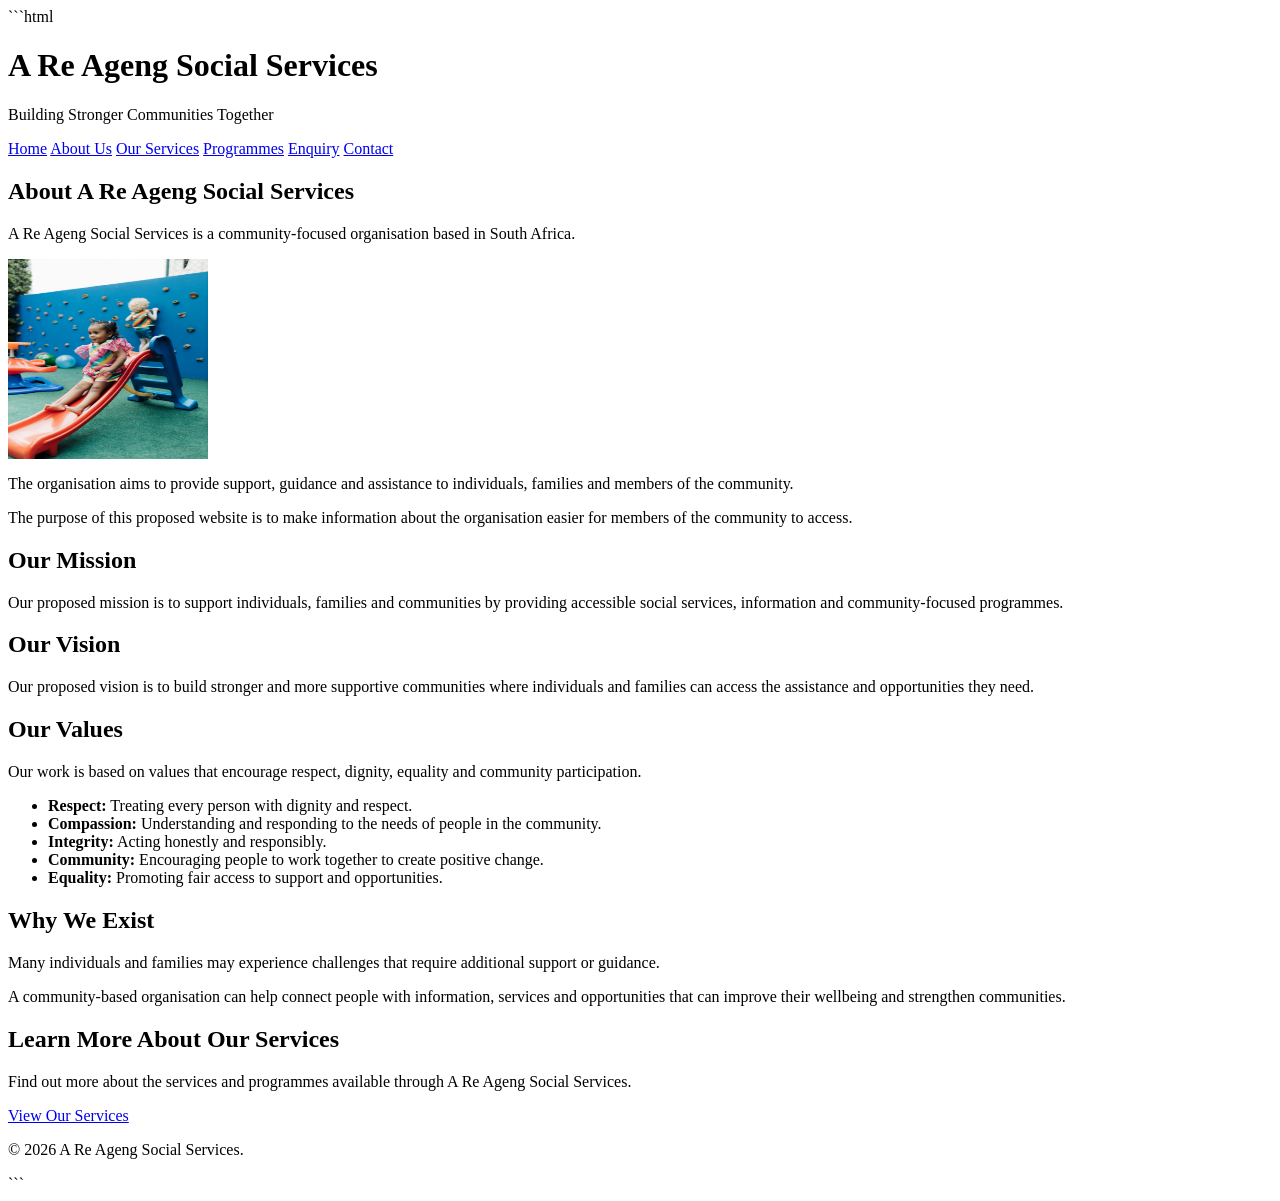
==== about.html @ 1daea648 "Initial commit" ====
```html
<!DOCTYPE html>
<html lang="en">

<head>

    <!-- Character encoding -->
    <meta charset="UTF-8">

    <!-- Responsive design -->
    <meta name="viewport" content="width=device-width, initial-scale=1.0">

    <!-- Page description -->
    <meta name="description"
        content="Learn more about A Re Ageng Social Services, our mission, vision and values.">

    <title>A Re Ageng Social Services | About Us</title>

   

</head>


<body>


    <!-- =====================================================
         HEADER
         ===================================================== -->

    <header>

        <h1>A Re Ageng Social Services</h1>

        <p>Building Stronger Communities Together</p>


        <!-- Navigation Menu -->

        <nav>

            <a href="index.html">Home</a>

            <a href="about.html">About Us</a>

            <a href="services.html">Our Services</a>

            <a href="programmes.html">Programmes</a>

            <a href="enquiry.html">Enquiry</a>

            <a href="contact.html">Contact</a>

        </nav>

    </header>



    <!-- =====================================================
         MAIN CONTENT
         ===================================================== -->

    <main>


        <!-- =================================================
             ABOUT US
             ================================================= -->

        <section>

            <h2>About A Re Ageng Social Services</h2>

            <p>
                A Re Ageng Social Services is a community-focused
                organisation based in South Africa.
            </p>

              <img src="images/about.jpg"
                   alt="Community support"
                   width="200"
                   height="200">

            <p>
                The organisation aims to provide support, guidance
                and assistance to individuals, families and members
                of the community.
            </p>

            <p>
                The purpose of this proposed website is to make
                information about the organisation easier for
                members of the community to access.
            </p>

        </section>



        <!-- =================================================
             OUR MISSION
             ================================================= -->

        <section>

            <h2>Our Mission</h2>

            <p>
                Our proposed mission is to support individuals,
                families and communities by providing accessible
                social services, information and community-focused
                programmes.
            </p>

        </section>



        <!-- =================================================
             OUR VISION
             ================================================= -->

        <section>

            <h2>Our Vision</h2>

            <p>
                Our proposed vision is to build stronger and more
                supportive communities where individuals and
                families can access the assistance and opportunities
                they need.
            </p>

        </section>



        <!-- =================================================
             OUR VALUES
             ================================================= -->

        <section>

            <h2>Our Values</h2>

            <p>
                Our work is based on values that encourage respect,
                dignity, equality and community participation.
            </p>


            <ul>

                <li>
                    <strong>Respect:</strong>
                    Treating every person with dignity and respect.
                </li>

                <li>
                    <strong>Compassion:</strong>
                    Understanding and responding to the needs of
                    people in the community.
                </li>

                <li>
                    <strong>Integrity:</strong>
                    Acting honestly and responsibly.
                </li>

                <li>
                    <strong>Community:</strong>
                    Encouraging people to work together to create
                    positive change.
                </li>

                <li>
                    <strong>Equality:</strong>
                    Promoting fair access to support and opportunities.
                </li>

            </ul>

        </section>



        <!-- =================================================
             WHY WE EXIST
             ================================================= -->

        <section>

            <h2>Why We Exist</h2>

            <p>
                Many individuals and families may experience
                challenges that require additional support or
                guidance.
            </p>

            <p>
                A community-based organisation can help connect
                people with information, services and opportunities
                that can improve their wellbeing and strengthen
                communities.
            </p>

        </section>



        <!-- =================================================
             CALL TO ACTION
             ================================================= -->

        <section>

            <h2>Learn More About Our Services</h2>

            <p>
                Find out more about the services and programmes
                available through A Re Ageng Social Services.
            </p>

            <a href="services.html">
                View Our Services
            </a>

        </section>


    </main>



    <!-- =====================================================
         FOOTER
         ===================================================== -->

    <footer>

        <p>
            &copy; 2026 A Re Ageng Social Services.
        
        </p>

        <p>
            
        </p>

    </footer>


</body>

</html>
```
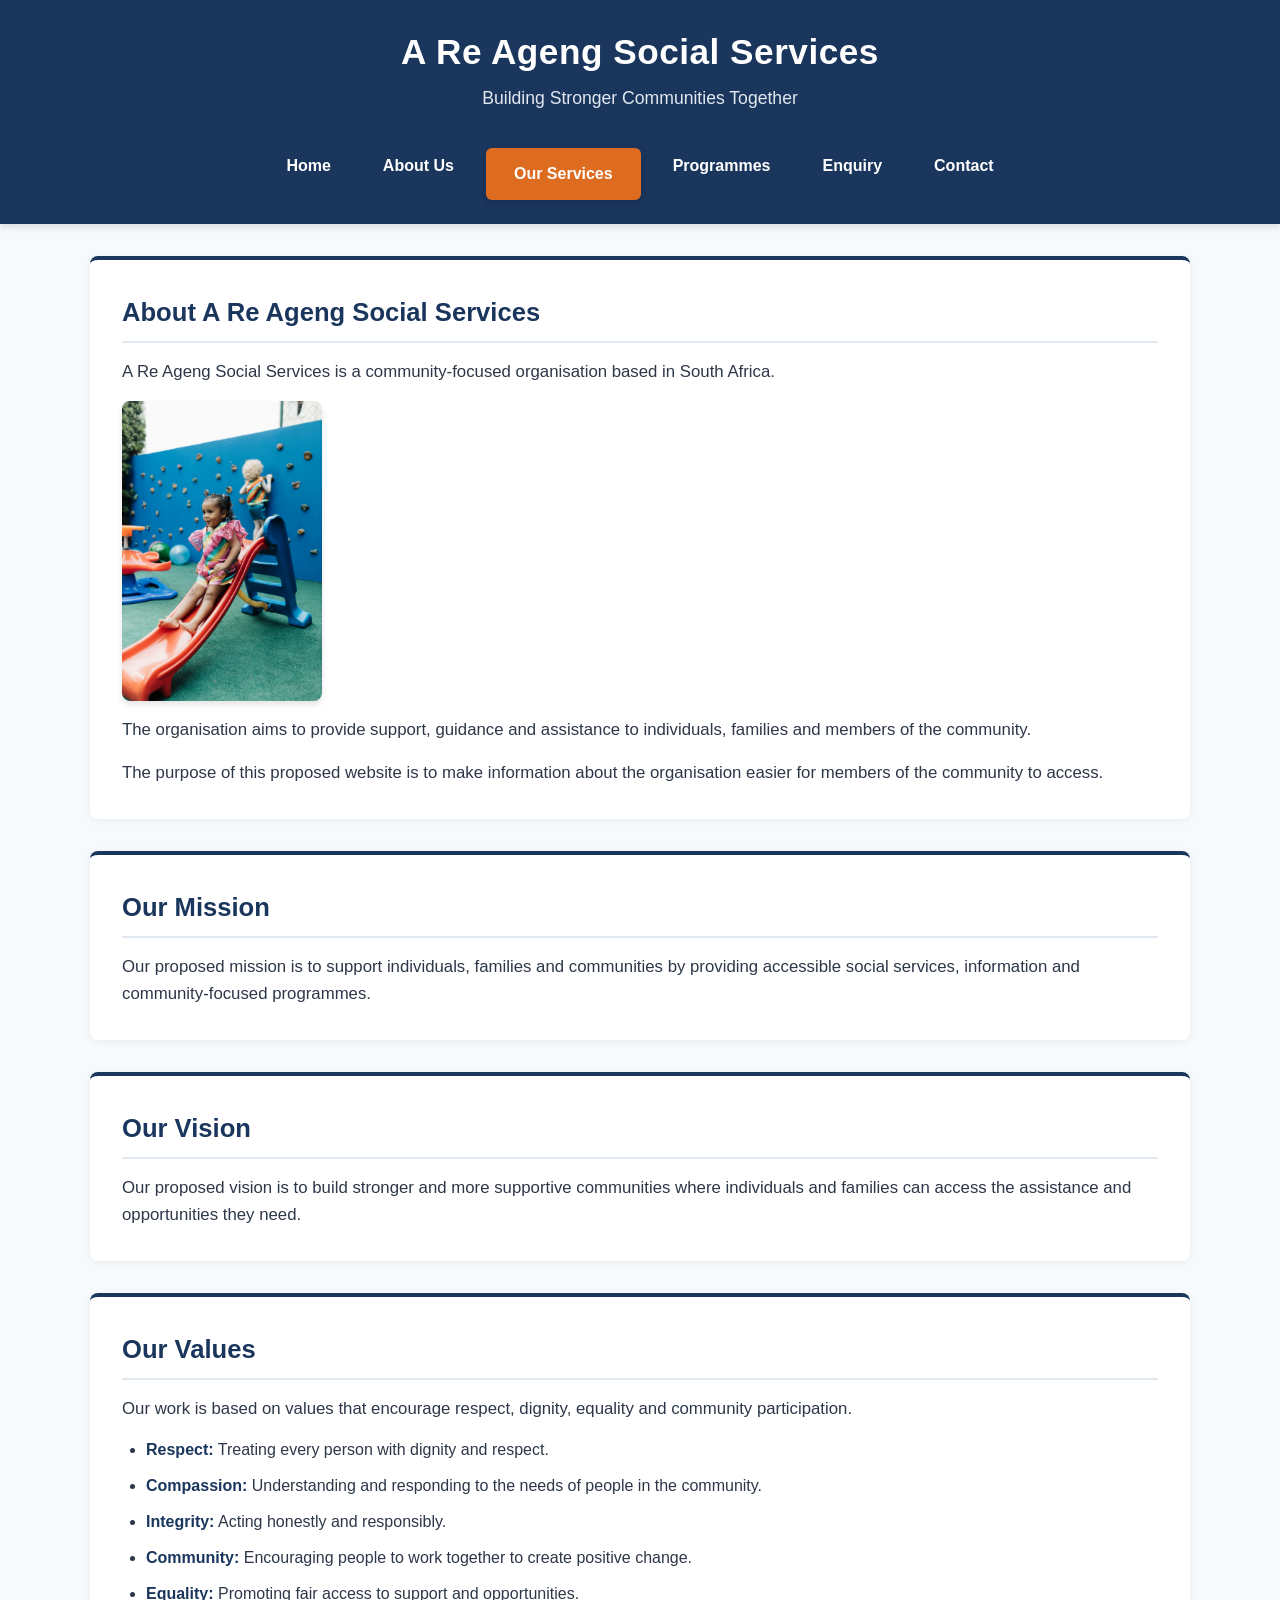
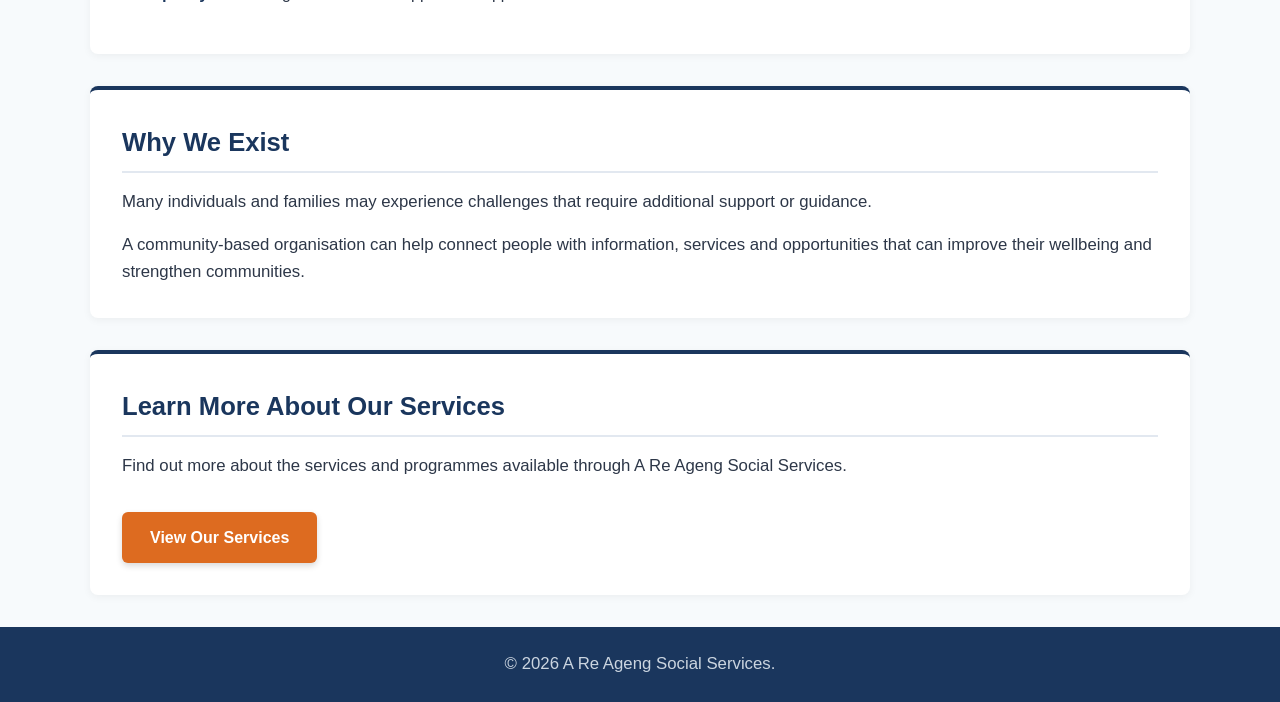
==== commit 2d31b2b6: "updated readme html" ====
--- a/about.html
+++ b/about.html
@@ -1,4 +1,3 @@
-```html
 <!DOCTYPE html>
 <html lang="en">
 
@@ -14,9 +13,11 @@
     <meta name="description"
         content="Learn more about A Re Ageng Social Services, our mission, vision and values.">
 
+    <!-- Page title -->
     <title>A Re Ageng Social Services | About Us</title>
 
-   
+    <!-- External CSS -->
+    <link rel="stylesheet" href="css/style.css">
 
 </head>
 
@@ -35,7 +36,9 @@
         <p>Building Stronger Communities Together</p>
 
 
-        <!-- Navigation Menu -->
+        <!-- =================================================
+             NAVIGATION MENU
+             ================================================= -->
 
         <nav>
 
@@ -77,10 +80,14 @@
                 organisation based in South Africa.
             </p>
 
-              <img src="images/about.jpg"
-                   alt="Community support"
-                   width="200"
-                   height="200">
+
+            <!-- About Us Image -->
+
+            <img src="images/about.jpg"
+                 alt="Community support"
+                 width="200"
+                 height="200">
+
 
             <p>
                 The organisation aims to provide support, guidance
@@ -242,17 +249,11 @@
 
         <p>
             &copy; 2026 A Re Ageng Social Services.
-        
         </p>
 
-        <p>
-            
-        </p>
-
     </footer>
 
 
 </body>
 
-</html>
-```
+</html>
--- a/css/style.css
+++ b/css/style.css
@@ -0,0 +1,280 @@
+/* ==========================================================================
+   A RE AGENG SOCIAL SERVICES - MAIN STYLESHEET (style.css)
+   Module: WEDE5020 - Part 2: Visual & Responsive Design
+   ========================================================================== */
+
+/* --------------------------------------------------------------------------
+   1. CSS RESET & VARIABLES (Base Setup)
+   -------------------------------------------------------------------------- */
+* {
+    margin: 0;
+    padding: 0;
+    box-sizing: border-box;
+}
+
+:root {
+    /* Color Palette - Deep Blue, Soft Neutrals, Warm Amber Accent */
+    --primary-color: #1a365d;    /* Deep Trustworthy Blue */
+    --primary-light: #2b6cb0;    /* Interactive Hover Blue */
+    --accent-color: #dd6b20;     /* Warm Hope/Resilience Amber */
+    --accent-hover: #c05621;     /* Darker Accent state */
+    --bg-light: #f7fafc;         /* Soft Comforting Background Neutral */
+    --card-bg: #ffffff;          /* White Card Container */
+    --text-dark: #2d3748;        /* Readable Charcoal Body Text */
+    --text-muted: #718096;       /* Subtitle Gray Text */
+    --border-color: #e2e8f0;     /* Light Divider Border */
+
+    /* Typography Scale */
+    --font-heading: 'Segoe UI', Tahoma, Geneva, Verdana, sans-serif;
+    --font-body: 'Segoe UI', Tahoma, Geneva, Verdana, sans-serif;
+}
+
+/* Base Body Styling */
+html {
+    font-size: 100%; /* 16px default base */
+    scroll-behavior: smooth;
+}
+
+body {
+    font-family: var(--font-body);
+    font-size: 1rem;
+    line-height: 1.6;
+    color: var(--text-dark);
+    background-color: var(--bg-light);
+    display: flex;
+    flex-direction: column;
+    min-height: 100vh;
+}
+
+/* --------------------------------------------------------------------------
+   2. HEADER & NAVIGATION STYLING (Flexbox Layout)
+   -------------------------------------------------------------------------- */
+header {
+    background-color: var(--primary-color);
+    color: #ffffff;
+    padding: 1.5rem 2rem;
+    text-align: center;
+    box-shadow: 0 4px 6px rgba(0, 0, 0, 0.1);
+}
+
+header h1 {
+    font-family: var(--font-heading);
+    font-size: 2.2rem;
+    font-weight: 700;
+    margin-bottom: 0.25rem;
+    letter-spacing: 0.5px;
+}
+
+header p {
+    font-size: 1.1rem;
+    color: #e2e8f0;
+    margin-bottom: 1.25rem;
+}
+
+/* Navigation Links Bar */
+nav {
+    display: flex;
+    justify-content: center;
+    align-items: center;
+    flex-wrap: wrap;
+    gap: 0.75rem;
+    margin-top: 1rem;
+}
+
+nav a {
+    color: #ffffff;
+    text-decoration: none;
+    font-weight: 600;
+    padding: 0.5rem 1.25rem;
+    border-radius: 6px;
+    transition: background-color 0.3s ease, color 0.3s ease;
+}
+
+/* Navigation Interactive States */
+nav a:hover,
+nav a:focus {
+    background-color: var(--primary-light);
+    color: #ffffff;
+    outline: 2px solid var(--accent-color);
+}
+
+nav a:active {
+    background-color: var(--accent-color);
+}
+
+/* --------------------------------------------------------------------------
+   3. MAIN CONTENT CONTAINER & SECTIONS (Grid & Flex Layout)
+   -------------------------------------------------------------------------- */
+main {
+    flex: 1;
+    max-width: 1100px;
+    width: 90%;
+    margin: 2rem auto;
+    display: flex;
+    flex-direction: column;
+    gap: 2rem;
+}
+
+/* Cards / Section Styling */
+section {
+    background-color: var(--card-bg);
+    padding: 2rem;
+    border-radius: 8px;
+    box-shadow: 0 2px 8px rgba(0, 0, 0, 0.05);
+    border-top: 4px solid var(--primary-color);
+}
+
+/* Typography Hierarchy */
+h2 {
+    font-family: var(--font-heading);
+    font-size: 1.6rem;
+    color: var(--primary-color);
+    margin-bottom: 1rem;
+    border-bottom: 2px solid var(--border-color);
+    padding-bottom: 0.5rem;
+}
+
+p {
+    margin-bottom: 1rem;
+    font-size: 1.05rem;
+}
+
+p:last-child {
+    margin-bottom: 0;
+}
+
+/* --------------------------------------------------------------------------
+   4. MEDIA & IMAGE RESPONSIVENESS
+   -------------------------------------------------------------------------- */
+section img {
+    max-width: 100%;
+    height: auto;
+    border-radius: 8px;
+    margin: 1rem 0;
+    box-shadow: 0 4px 6px rgba(0, 0, 0, 0.1);
+    display: block;
+}
+
+/* --------------------------------------------------------------------------
+   5. LISTS STYLING (Values / Features)
+   -------------------------------------------------------------------------- */
+ul, ol {
+    padding-left: 1.5rem;
+    margin-bottom: 1rem;
+}
+
+li {
+    margin-bottom: 0.75rem;
+    line-height: 1.5;
+}
+
+li strong {
+    color: var(--primary-color);
+}
+
+/* --------------------------------------------------------------------------
+   6. BUTTONS & CALL TO ACTION (CTA)
+   -------------------------------------------------------------------------- */
+a[href="services.html"], 
+.cta-button {
+    display: inline-block;
+    background-color: var(--accent-color);
+    color: #ffffff;
+    text-decoration: none;
+    font-weight: 700;
+    padding: 0.8rem 1.75rem;
+    border-radius: 6px;
+    margin-top: 1rem;
+    transition: background-color 0.3s ease, transform 0.2s ease;
+    box-shadow: 0 3px 6px rgba(0, 0, 0, 0.15);
+}
+
+a[href="services.html"]:hover,
+a[href="services.html"]:focus {
+    background-color: var(--accent-hover);
+    transform: translateY(-2px);
+}
+
+a[href="services.html"]:active {
+    transform: translateY(0);
+}
+
+/* --------------------------------------------------------------------------
+   7. FOOTER STYLING
+   -------------------------------------------------------------------------- */
+footer {
+    background-color: var(--primary-color);
+    color: #ffffff;
+    text-align: center;
+    padding: 1.5rem 1rem;
+    margin-top: auto;
+    font-size: 0.95rem;
+}
+
+footer p {
+    color: #cbd5e0;
+}
+
+/* --------------------------------------------------------------------------
+   8. RESPONSIVE DESIGN (Media Queries)
+   -------------------------------------------------------------------------- */
+
+/* Tablet Viewports (768px and below) */
+@media screen and (max-width: 768px) {
+    header h1 {
+        font-size: 1.8rem;
+    }
+
+    header p {
+        font-size: 1rem;
+    }
+
+    nav {
+        gap: 0.5rem;
+    }
+
+    nav a {
+        padding: 0.4rem 0.8rem;
+        font-size: 0.95rem;
+    }
+
+    section {
+        padding: 1.5rem;
+    }
+
+    h2 {
+        font-size: 1.4rem;
+    }
+}
+
+/* Mobile Viewports (480px and below) */
+@media screen and (max-width: 480px) {
+    header {
+        padding: 1rem;
+    }
+
+    header h1 {
+        font-size: 1.5rem;
+    }
+
+    /* Vertical stack navigation menu for smaller devices */
+    nav {
+        flex-direction: column;
+        width: 100%;
+    }
+
+    nav a {
+        width: 100%;
+        text-align: center;
+        background-color: rgba(255, 255, 255, 0.1);
+    }
+
+    main {
+        width: 95%;
+        margin: 1rem auto;
+    }
+
+    section {
+        padding: 1.2rem;
+    }
+}
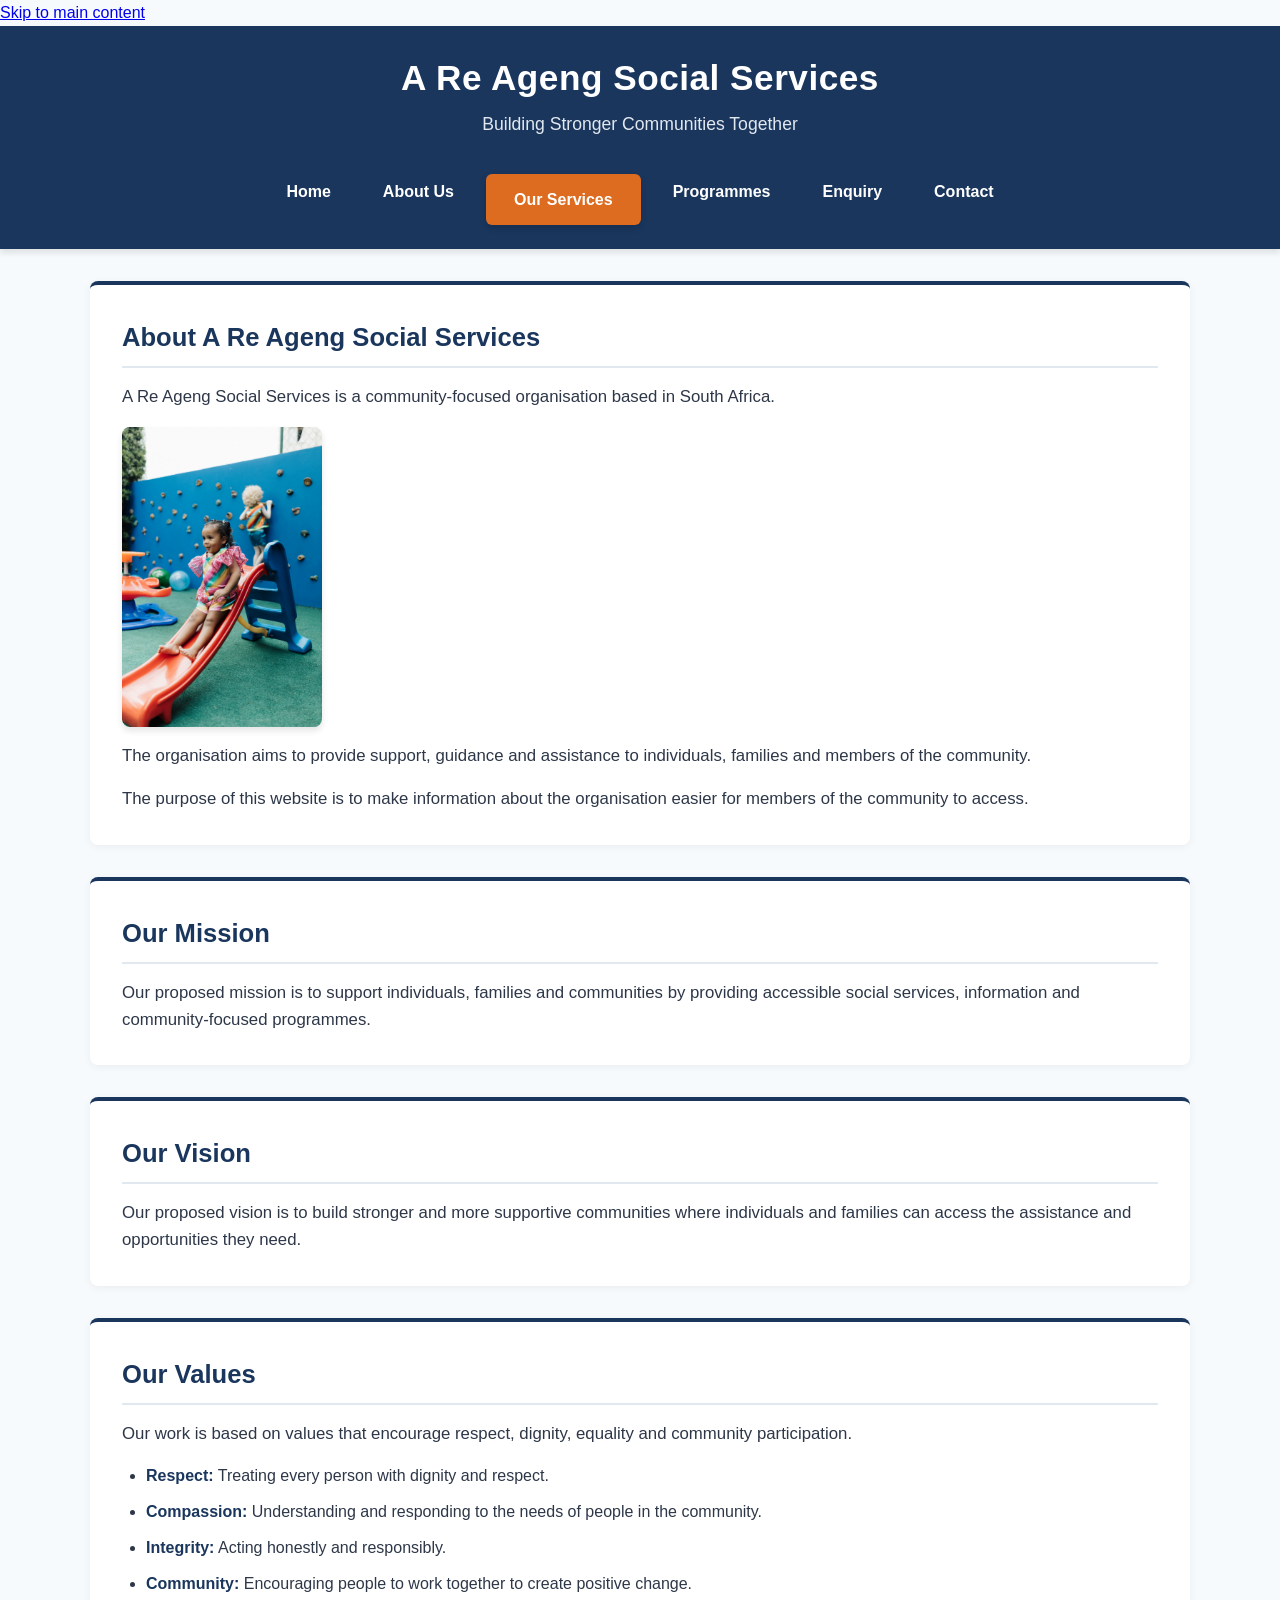
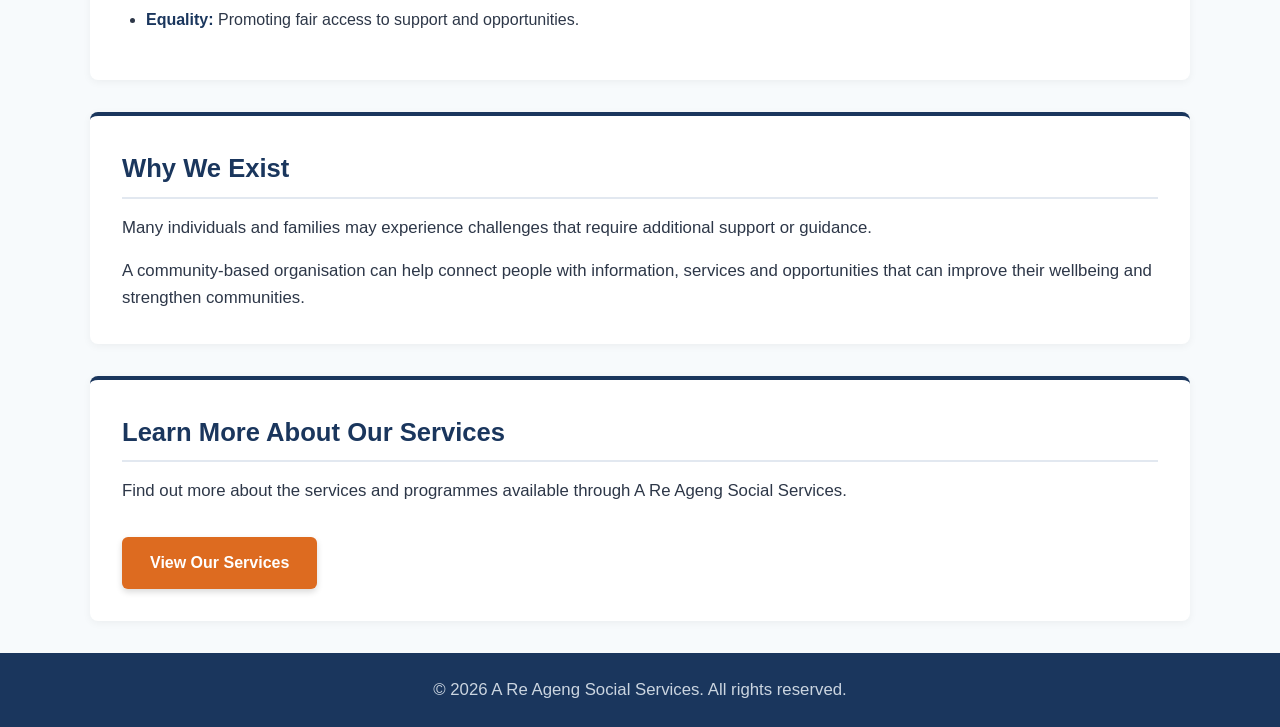
==== commit 96ad7eec: "Update about.html" ====
--- a/about.html
+++ b/about.html
@@ -1,3 +1,4 @@
+
 <!DOCTYPE html>
 <html lang="en">
 
@@ -9,42 +10,67 @@
     <!-- Responsive design -->
     <meta name="viewport" content="width=device-width, initial-scale=1.0">
 
-    <!-- Page description -->
+    <!-- SEO Meta Description -->
     <meta name="description"
-        content="Learn more about A Re Ageng Social Services, our mission, vision and values.">
-
-    <!-- Page title -->
-    <title>A Re Ageng Social Services | About Us</title>
+        content="Discover A Re Ageng Social Services, our mission, vision and values. Learn how we support individuals, families and communities across South Africa.">
+
+    <!-- SEO Keywords -->
+    <meta name="keywords"
+        content="A Re Ageng Social Services, community support, social services, family support, community programmes, South Africa">
+
+    <!-- Author -->
+    <meta name="author" content="A Re Ageng Social Services">
+
+    <!-- Search Engine Indexing -->
+    <meta name="robots" content="index, follow">
+
+    <!-- Open Graph Metadata -->
+    <meta property="og:title"
+        content="About Us | A Re Ageng Social Services">
+
+    <meta property="og:description"
+        content="Learn about our mission, vision and commitment to building stronger communities.">
+
+    <meta property="og:type" content="website">
+
+    <!-- Page Title -->
+    <title>About Us | A Re Ageng Social Services</title>
 
     <!-- External CSS -->
     <link rel="stylesheet" href="css/style.css">
 
+    <!-- Structured Data for SEO -->
+    <script type="application/ld+json">
+    {
+        "@context": "https://schema.org",
+        "@type": "NGO",
+        "name": "A Re Ageng Social Services",
+        "description": "A community-focused organisation supporting individuals, families and communities in South Africa."
+    }
+    </script>
+
 </head>
 
-
 <body>
 
-
-    <!-- =====================================================
-         HEADER
-         ===================================================== -->
-
+    <!-- Skip Navigation Link -->
+    <a href="#main-content" class="skip-link">
+        Skip to main content
+    </a>
+
+    <!-- HEADER -->
     <header>
 
         <h1>A Re Ageng Social Services</h1>
 
         <p>Building Stronger Communities Together</p>
 
-
-        <!-- =================================================
-             NAVIGATION MENU
-             ================================================= -->
-
-        <nav>
+        <!-- Navigation -->
+        <nav aria-label="Main navigation">
 
             <a href="index.html">Home</a>
 
-            <a href="about.html">About Us</a>
+            <a href="about.html" aria-current="page">About Us</a>
 
             <a href="services.html">Our Services</a>
 
@@ -58,20 +84,11 @@
 
     </header>
 
-
-
-    <!-- =====================================================
-         MAIN CONTENT
-         ===================================================== -->
-
-    <main>
-
-
-        <!-- =================================================
-             ABOUT US
-             ================================================= -->
-
-        <section>
+    <!-- MAIN CONTENT -->
+    <main id="main-content">
+
+        <!-- ABOUT US -->
+        <section id="about">
 
             <h2>About A Re Ageng Social Services</h2>
 
@@ -80,14 +97,15 @@
                 organisation based in South Africa.
             </p>
 
-
             <!-- About Us Image -->
-
-            <img src="images/about.jpg"
-                 alt="Community support"
-                 width="200"
-                 height="200">
-
+            <img
+                src="images/about.jpg"
+                alt="Community members participating in a social support initiative"
+                width="200"
+                height="200"
+                loading="lazy"
+                decoding="async"
+            >
 
             <p>
                 The organisation aims to provide support, guidance
@@ -96,20 +114,15 @@
             </p>
 
             <p>
-                The purpose of this proposed website is to make
-                information about the organisation easier for
-                members of the community to access.
-            </p>
-
-        </section>
-
-
-
-        <!-- =================================================
-             OUR MISSION
-             ================================================= -->
-
-        <section>
+                The purpose of this website is to make information
+                about the organisation easier for members of the
+                community to access.
+            </p>
+
+        </section>
+
+        <!-- OUR MISSION -->
+        <section id="mission">
 
             <h2>Our Mission</h2>
 
@@ -122,13 +135,8 @@
 
         </section>
 
-
-
-        <!-- =================================================
-             OUR VISION
-             ================================================= -->
-
-        <section>
+        <!-- OUR VISION -->
+        <section id="vision">
 
             <h2>Our Vision</h2>
 
@@ -141,13 +149,8 @@
 
         </section>
 
-
-
-        <!-- =================================================
-             OUR VALUES
-             ================================================= -->
-
-        <section>
+        <!-- OUR VALUES -->
+        <section id="values">
 
             <h2>Our Values</h2>
 
@@ -155,7 +158,6 @@
                 Our work is based on values that encourage respect,
                 dignity, equality and community participation.
             </p>
-
 
             <ul>
 
@@ -190,13 +192,8 @@
 
         </section>
 
-
-
-        <!-- =================================================
-             WHY WE EXIST
-             ================================================= -->
-
-        <section>
+        <!-- WHY WE EXIST -->
+        <section id="why-we-exist">
 
             <h2>Why We Exist</h2>
 
@@ -215,13 +212,8 @@
 
         </section>
 
-
-
-        <!-- =================================================
-             CALL TO ACTION
-             ================================================= -->
-
-        <section>
+        <!-- CALL TO ACTION -->
+        <section id="learn-more">
 
             <h2>Learn More About Our Services</h2>
 
@@ -236,24 +228,17 @@
 
         </section>
 
-
     </main>
 
-
-
-    <!-- =====================================================
-         FOOTER
-         ===================================================== -->
-
+    <!-- FOOTER -->
     <footer>
 
         <p>
             &copy; 2026 A Re Ageng Social Services.
+            All rights reserved.
         </p>
 
     </footer>
 
-
 </body>
-
-</html>+</html>
